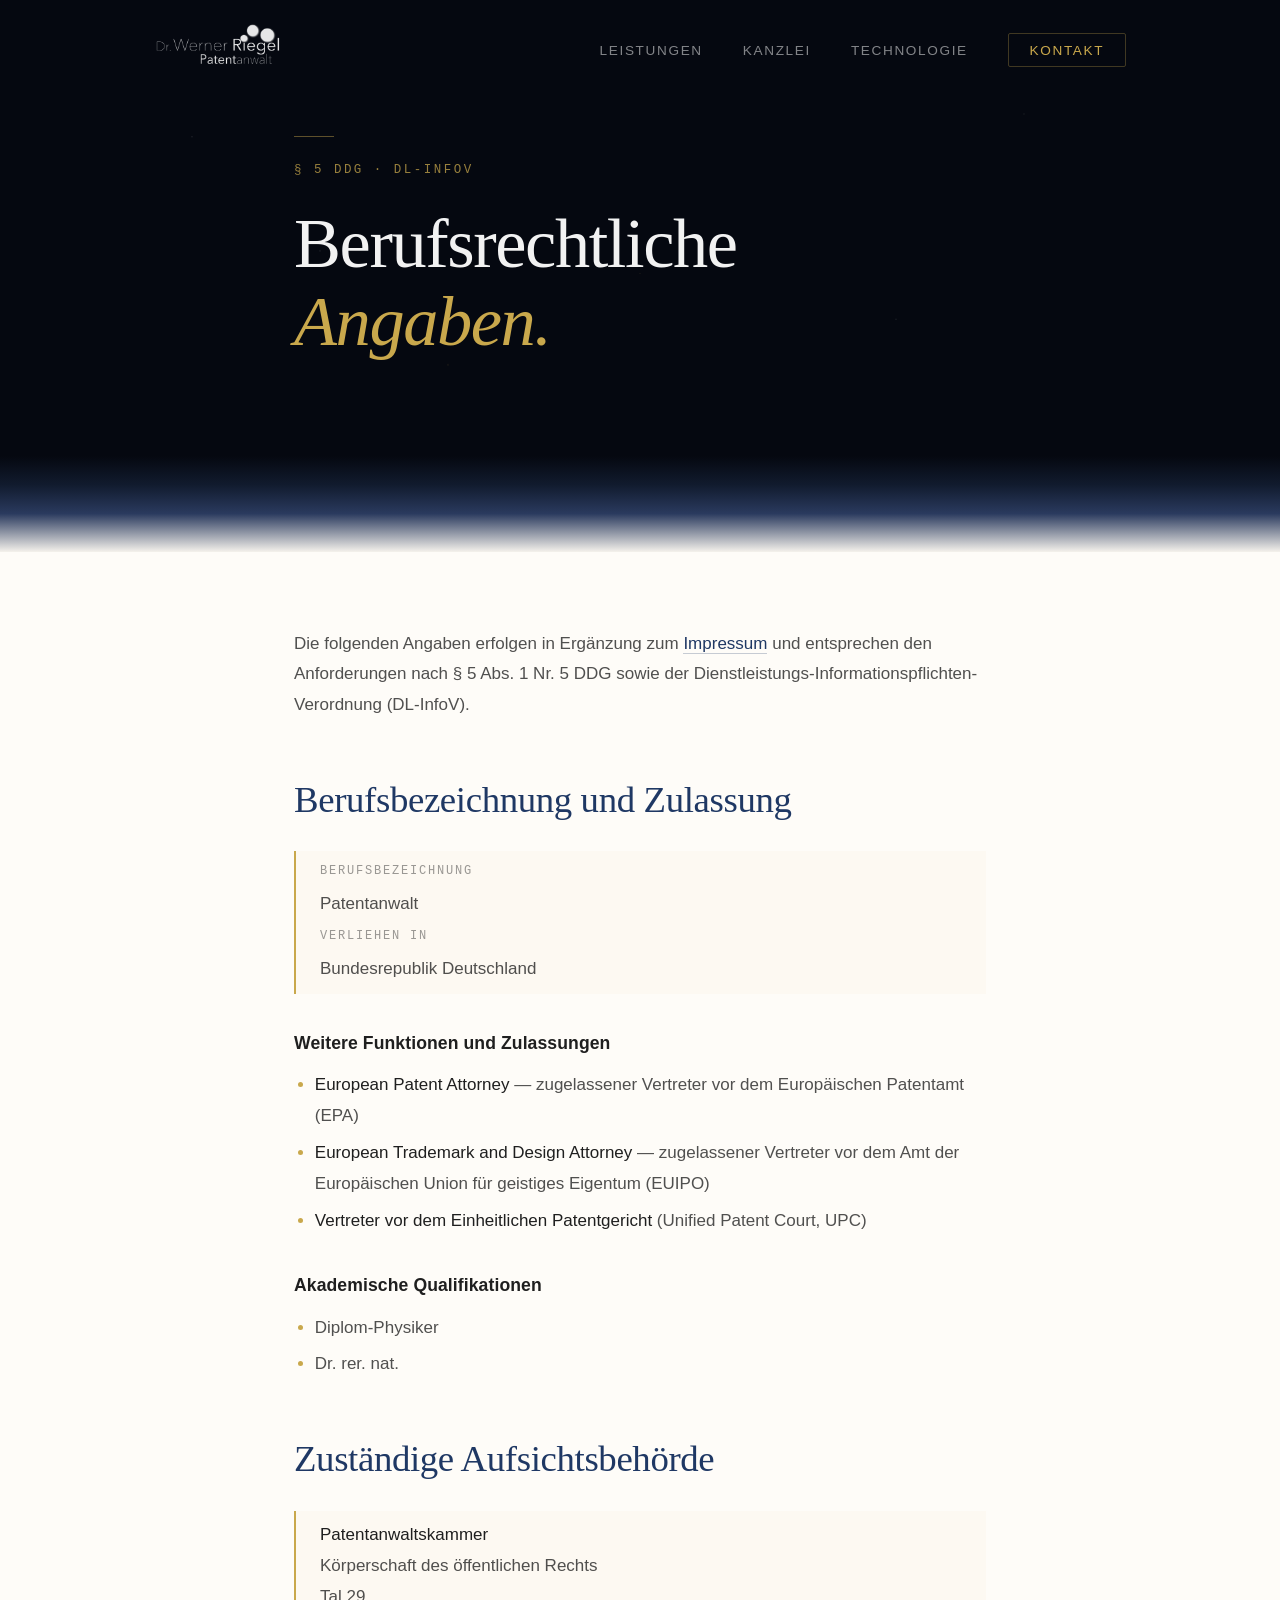
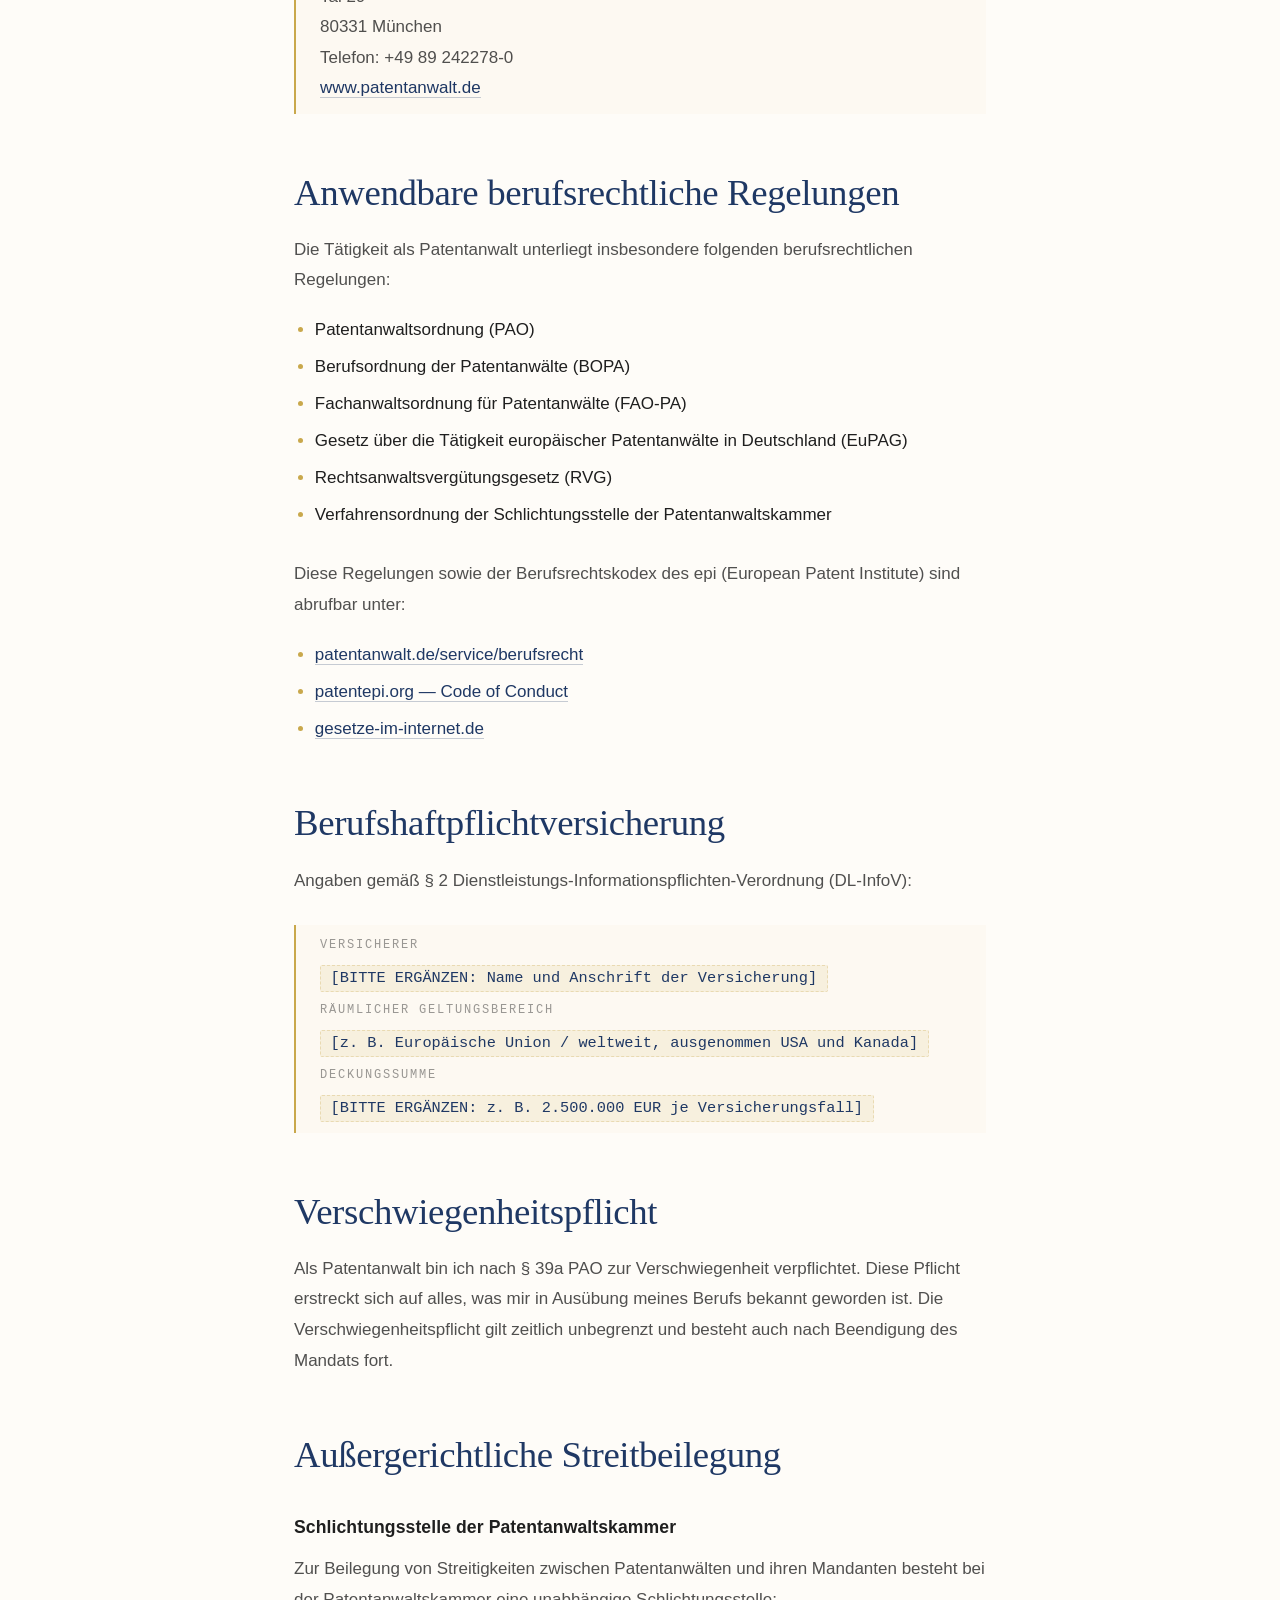
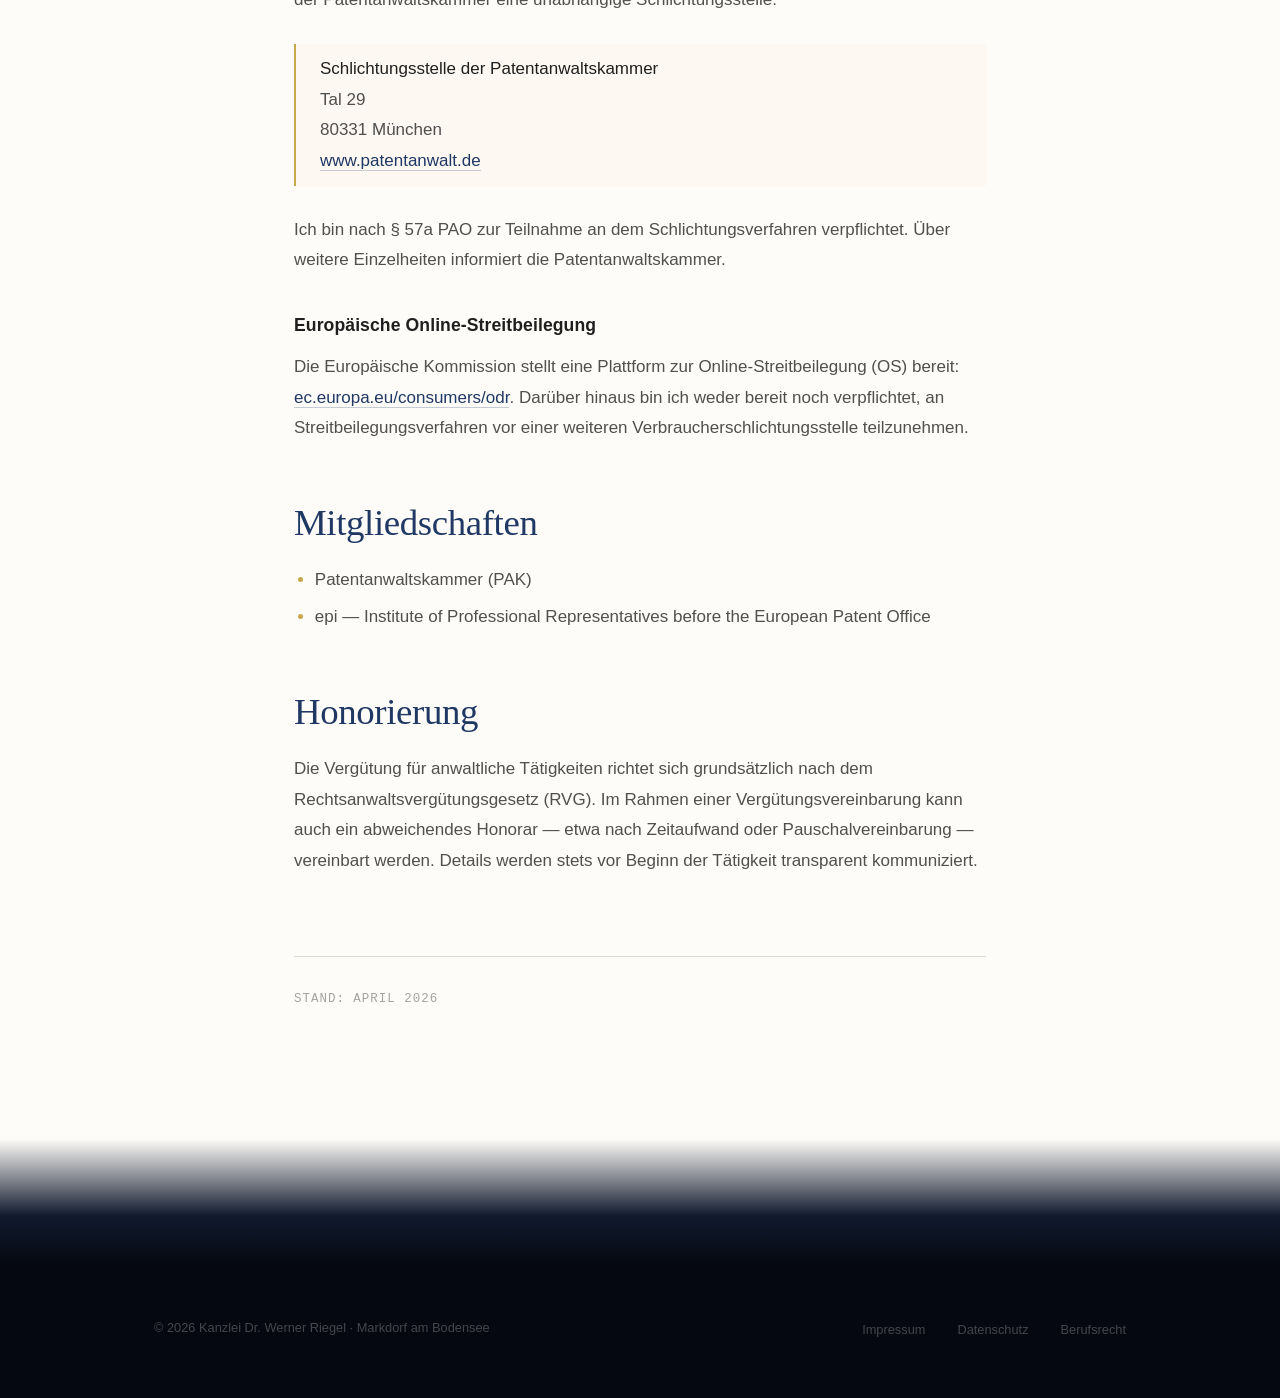
==== berufsrecht.html @ f88ad8bb "Add files via upload" ====
<!DOCTYPE html>
<html lang="de">
<head>
  <meta charset="UTF-8" />
  <meta name="viewport" content="width=device-width, initial-scale=1.0" />
  <title>Berufsrechtliche Angaben — Kanzlei Dr. Werner Riegel · Patentanwalt</title>
  <meta name="description" content="Berufsrechtliche Angaben der Kanzlei Dr. Werner Riegel: Berufsbezeichnung, zuständige Kammer, anwendbare Berufsregeln, Berufshaftpflichtversicherung." />
  <meta name="robots" content="index, follow" />
  <link rel="stylesheet" href="fonts.css" />
  <link rel="stylesheet" href="subpage.css" />
</head>
<body>

  <nav class="nav" id="nav">
    <div class="nav-inner">
      <a href="index.html"><img src="logotiff.png" alt="Dr. Werner Riegel" class="nav-logo" /></a>
      <ul class="nav-links" id="navLinks">
        <li><a href="index.html#leistungen">Leistungen</a></li>
        <li><a href="index.html#kanzlei">Kanzlei</a></li>
        <li><a href="index.html#technologie">Technologie</a></li>
        <li><a href="index.html#kontakt" class="nav-cta-link">Kontakt</a></li>
      </ul>
      <div class="hamburger" onclick="toggleNav()"><span></span><span></span><span></span></div>
    </div>
  </nav>

  <section class="page-hero">
    <div class="page-hero-inner">
      <div class="page-eyebrow">§ 5 DDG · DL-InfoV</div>
      <h1 class="page-title">Berufsrechtliche<br /><em>Angaben.</em></h1>
    </div>
  </section>

  <div class="hero-transition"></div>

  <section class="page-content">
    <div class="container">

      <p>Die folgenden Angaben erfolgen in Ergänzung zum <a href="impressum.html">Impressum</a> und entsprechen den Anforderungen nach § 5 Abs. 1 Nr. 5 DDG sowie der Dienstleistungs-Informationspflichten-Verordnung (DL-InfoV).</p>

      <h2>Berufsbezeichnung und Zulassung</h2>
      <div class="info-block">
        <p><span class="info-label">Berufsbezeichnung</span>
        Patentanwalt</p>
        <p><span class="info-label">Verliehen in</span>
        Bundesrepublik Deutschland</p>
      </div>

      <h3>Weitere Funktionen und Zulassungen</h3>
      <ul>
        <li><strong>European Patent Attorney</strong> — zugelassener Vertreter vor dem Europäischen Patentamt (EPA)</li>
        <li><strong>European Trademark and Design Attorney</strong> — zugelassener Vertreter vor dem Amt der Europäischen Union für geistiges Eigentum (EUIPO)</li>
        <li><strong>Vertreter vor dem Einheitlichen Patentgericht</strong> (Unified Patent Court, UPC)</li>
      </ul>

      <h3>Akademische Qualifikationen</h3>
      <ul>
        <li>Diplom-Physiker</li>
        <li>Dr. rer. nat.</li>
      </ul>

      <h2>Zuständige Aufsichtsbehörde</h2>
      <div class="info-block">
        <p><strong>Patentanwaltskammer</strong><br />
        Körperschaft des öffentlichen Rechts<br />
        Tal 29<br />
        80331 München<br />
        Telefon: +49 89 242278‑0<br />
        <a href="https://www.patentanwalt.de" target="_blank" rel="noopener">www.patentanwalt.de</a></p>
      </div>

      <h2>Anwendbare berufsrechtliche Regelungen</h2>
      <p>Die Tätigkeit als Patentanwalt unterliegt insbesondere folgenden berufsrechtlichen Regelungen:</p>
      <ul>
        <li><strong>Patentanwaltsordnung (PAO)</strong></li>
        <li><strong>Berufsordnung der Patentanwälte (BOPA)</strong></li>
        <li><strong>Fachanwaltsordnung für Patentanwälte (FAO-PA)</strong></li>
        <li><strong>Gesetz über die Tätigkeit europäischer Patentanwälte in Deutschland (EuPAG)</strong></li>
        <li><strong>Rechtsanwaltsvergütungsgesetz (RVG)</strong></li>
        <li><strong>Verfahrensordnung der Schlichtungsstelle der Patentanwaltskammer</strong></li>
      </ul>
      <p>Diese Regelungen sowie der Berufsrechtskodex des epi (European Patent Institute) sind abrufbar unter:</p>
      <ul>
        <li><a href="https://www.patentanwalt.de/de/service/berufsrecht" target="_blank" rel="noopener">patentanwalt.de/service/berufsrecht</a></li>
        <li><a href="https://patentepi.org/en/epi/code-of-conduct.html" target="_blank" rel="noopener">patentepi.org — Code of Conduct</a></li>
        <li><a href="https://www.gesetze-im-internet.de" target="_blank" rel="noopener">gesetze-im-internet.de</a></li>
      </ul>

      <h2>Berufshaftpflichtversicherung</h2>
      <p>Angaben gemäß § 2 Dienstleistungs-Informationspflichten-Verordnung (DL-InfoV):</p>
      <div class="info-block">
        <p><span class="info-label">Versicherer</span>
        <span class="placeholder">[BITTE ERGÄNZEN: Name und Anschrift der Versicherung]</span></p>
        <p><span class="info-label">Räumlicher Geltungsbereich</span>
        <span class="placeholder">[z. B. Europäische Union / weltweit, ausgenommen USA und Kanada]</span></p>
        <p><span class="info-label">Deckungssumme</span>
        <span class="placeholder">[BITTE ERGÄNZEN: z. B. 2.500.000 EUR je Versicherungsfall]</span></p>
      </div>

      <h2>Verschwiegenheitspflicht</h2>
      <p>Als Patentanwalt bin ich nach § 39a PAO zur Verschwiegenheit verpflichtet. Diese Pflicht erstreckt sich auf alles, was mir in Ausübung meines Berufs bekannt geworden ist. Die Verschwiegenheitspflicht gilt zeitlich unbegrenzt und besteht auch nach Beendigung des Mandats fort.</p>

      <h2>Außergerichtliche Streitbeilegung</h2>
      <h3>Schlichtungsstelle der Patentanwaltskammer</h3>
      <p>Zur Beilegung von Streitigkeiten zwischen Patentanwälten und ihren Mandanten besteht bei der Patentanwaltskammer eine unabhängige Schlichtungsstelle:</p>
      <div class="info-block">
        <p><strong>Schlichtungsstelle der Patentanwaltskammer</strong><br />
        Tal 29<br />
        80331 München<br />
        <a href="https://www.patentanwalt.de" target="_blank" rel="noopener">www.patentanwalt.de</a></p>
      </div>
      <p>Ich bin nach § 57a PAO zur Teilnahme an dem Schlichtungsverfahren verpflichtet. Über weitere Einzelheiten informiert die Patentanwaltskammer.</p>

      <h3>Europäische Online-Streitbeilegung</h3>
      <p>Die Europäische Kommission stellt eine Plattform zur Online-Streitbeilegung (OS) bereit:
      <a href="https://ec.europa.eu/consumers/odr" target="_blank" rel="noopener">ec.europa.eu/consumers/odr</a>.
      Darüber hinaus bin ich weder bereit noch verpflichtet, an Streitbeilegungsverfahren vor einer weiteren Verbraucherschlichtungsstelle teilzunehmen.</p>

      <h2>Mitgliedschaften</h2>
      <ul>
        <li>Patentanwaltskammer (PAK)</li>
        <li>epi — Institute of Professional Representatives before the European Patent Office</li>
      </ul>

      <h2>Honorierung</h2>
      <p>Die Vergütung für anwaltliche Tätigkeiten richtet sich grundsätzlich nach dem Rechtsanwaltsvergütungsgesetz (RVG). Im Rahmen einer Vergütungsvereinbarung kann auch ein abweichendes Honorar — etwa nach Zeitaufwand oder Pauschalvereinbarung — vereinbart werden. Details werden stets vor Beginn der Tätigkeit transparent kommuniziert.</p>

      <div class="last-updated">Stand: April 2026</div>

    </div>
  </section>

  <div class="footer-transition"></div>

  <footer>
    <div class="footer-inner">
      <div class="footer-copy">&copy; 2026 Kanzlei Dr. Werner Riegel · Markdorf am Bodensee</div>
      <ul class="footer-links">
        <li><a href="impressum.html">Impressum</a></li>
        <li><a href="datenschutz.html">Datenschutz</a></li>
        <li><a href="berufsrecht.html">Berufsrecht</a></li>
      </ul>
    </div>
  </footer>

  <script>
    const nav = document.getElementById('nav');
    const lightSection = document.querySelector('.page-content');
    function updateNav() {
      nav.classList.toggle('scrolled', scrollY > 60);
      const nr = nav.getBoundingClientRect();
      const r = lightSection.getBoundingClientRect();
      const over = r.top < nr.bottom && r.bottom > nr.top;
      nav.classList.toggle('light', over);
    }
    window.addEventListener('scroll', updateNav, { passive: true });
    function toggleNav() { document.getElementById('navLinks').classList.toggle('open'); }
    document.querySelectorAll('.nav-links a').forEach(a =>
      a.addEventListener('click', () => document.getElementById('navLinks').classList.remove('open'))
    );
  </script>

</body>
</html>
---- fonts.css ----
/* ═══════════════════════════════════════
   SELF-HOSTED FONTS (SIL Open Font License 1.1)
   — Cormorant Garamond © Christian Thalmann
   — Outfit © The Outfit Project Authors
   — JetBrains Mono © JetBrains s.r.o.
   Alle frei verwendbar, auch kommerziell.
═══════════════════════════════════════ */

/* ═══ CORMORANT GARAMOND ═══ */
/* latin-ext */
@font-face {
  font-family: 'Cormorant Garamond';
  font-style: normal;
  font-weight: 400 500;
  font-display: swap;
  src: url('fonts/cormorant-garamond-400-normal-latin-ext.woff2') format('woff2');
  unicode-range: U+0100-02BA, U+02BD-02C5, U+02C7-02CC, U+02CE-02D7, U+02DD-02FF, U+0304, U+0308, U+0329, U+1D00-1DBF, U+1E00-1E9F, U+1EF2-1EFF, U+2020, U+20A0-20AB, U+20AD-20C0, U+2113, U+2C60-2C7F, U+A720-A7FF;
}
/* latin */
@font-face {
  font-family: 'Cormorant Garamond';
  font-style: normal;
  font-weight: 400 500;
  font-display: swap;
  src: url('fonts/cormorant-garamond-400-normal-latin.woff2') format('woff2');
  unicode-range: U+0000-00FF, U+0131, U+0152-0153, U+02BB-02BC, U+02C6, U+02DA, U+02DC, U+0304, U+0308, U+0329, U+2000-206F, U+2074, U+20AC, U+2122, U+2191, U+2193, U+2212, U+2215, U+FEFF, U+FFFD;
}
/* latin-ext italic */
@font-face {
  font-family: 'Cormorant Garamond';
  font-style: italic;
  font-weight: 400;
  font-display: swap;
  src: url('fonts/cormorant-garamond-400-italic-latin-ext.woff2') format('woff2');
  unicode-range: U+0100-02BA, U+02BD-02C5, U+02C7-02CC, U+02CE-02D7, U+02DD-02FF, U+0304, U+0308, U+0329, U+1D00-1DBF, U+1E00-1E9F, U+1EF2-1EFF, U+2020, U+20A0-20AB, U+20AD-20C0, U+2113, U+2C60-2C7F, U+A720-A7FF;
}
/* latin italic */
@font-face {
  font-family: 'Cormorant Garamond';
  font-style: italic;
  font-weight: 400;
  font-display: swap;
  src: url('fonts/cormorant-garamond-400-italic-latin.woff2') format('woff2');
  unicode-range: U+0000-00FF, U+0131, U+0152-0153, U+02BB-02BC, U+02C6, U+02DA, U+02DC, U+0304, U+0308, U+0329, U+2000-206F, U+2074, U+20AC, U+2122, U+2191, U+2193, U+2212, U+2215, U+FEFF, U+FFFD;
}

/* ═══ OUTFIT (variable font – covers 300/400/500/600) ═══ */
/* latin-ext */
@font-face {
  font-family: 'Outfit';
  font-style: normal;
  font-weight: 300 600;
  font-display: swap;
  src: url('fonts/outfit-300-normal-latin-ext.woff2') format('woff2');
  unicode-range: U+0100-02BA, U+02BD-02C5, U+02C7-02CC, U+02CE-02D7, U+02DD-02FF, U+0304, U+0308, U+0329, U+1D00-1DBF, U+1E00-1E9F, U+1EF2-1EFF, U+2020, U+20A0-20AB, U+20AD-20C0, U+2113, U+2C60-2C7F, U+A720-A7FF;
}
/* latin */
@font-face {
  font-family: 'Outfit';
  font-style: normal;
  font-weight: 300 600;
  font-display: swap;
  src: url('fonts/outfit-300-normal-latin.woff2') format('woff2');
  unicode-range: U+0000-00FF, U+0131, U+0152-0153, U+02BB-02BC, U+02C6, U+02DA, U+02DC, U+0304, U+0308, U+0329, U+2000-206F, U+2074, U+20AC, U+2122, U+2191, U+2193, U+2212, U+2215, U+FEFF, U+FFFD;
}

/* ═══ JETBRAINS MONO ═══ */
/* latin-ext */
@font-face {
  font-family: 'JetBrains Mono';
  font-style: normal;
  font-weight: 400;
  font-display: swap;
  src: url('fonts/jetbrains-mono-400-normal-latin-ext.woff2') format('woff2');
  unicode-range: U+0100-02BA, U+02BD-02C5, U+02C7-02CC, U+02CE-02D7, U+02DD-02FF, U+0304, U+0308, U+0329, U+1D00-1DBF, U+1E00-1E9F, U+1EF2-1EFF, U+2020, U+20A0-20AB, U+20AD-20C0, U+2113, U+2C60-2C7F, U+A720-A7FF;
}
/* latin */
@font-face {
  font-family: 'JetBrains Mono';
  font-style: normal;
  font-weight: 400;
  font-display: swap;
  src: url('fonts/jetbrains-mono-400-normal-latin.woff2') format('woff2');
  unicode-range: U+0000-00FF, U+0131, U+0152-0153, U+02BB-02BC, U+02C6, U+02DA, U+02DC, U+0304, U+0308, U+0329, U+2000-206F, U+2074, U+20AC, U+2122, U+2191, U+2193, U+2212, U+2215, U+FEFF, U+FFFD;
}
---- subpage.css ----
/* ═══════════════════════════════════════
   SUBPAGE STYLES — Kanzlei Riegel-IP
   Consistent with index.html design system
═══════════════════════════════════════ */

*, *::before, *::after { margin: 0; padding: 0; box-sizing: border-box; }

:root {
  --abyss: #050810;
  --deep: #0B1120;
  --dark: #111B2E;
  --navy: #1F3864;
  --slate: #2A4470;
  --gold: #C9A84C;
  --gold-dim: rgba(201,168,76,0.3);
  --cream: #F5F2EC;
  --warm: #FEFCF8;
  --stone: #E0DBD2;
  --text-dark: #1F1F1F;
  --serif: 'Cormorant Garamond', 'Georgia', 'Times New Roman', serif;
  --sans: 'Outfit', -apple-system, BlinkMacSystemFont, sans-serif;
  --mono: 'JetBrains Mono', 'Consolas', 'Menlo', monospace;
  --ease: cubic-bezier(0.16, 1, 0.3, 1);
}

html { scroll-behavior: smooth; -webkit-font-smoothing: antialiased; font-size: 16px; }
body {
  font-family: var(--sans);
  color: var(--text-dark);
  background: var(--warm);
  overflow-x: hidden;
  line-height: 1.7;
  font-weight: 300;
}
::selection { background: var(--gold); color: var(--abyss); }
a { color: inherit; text-decoration: none; }

.container {
  max-width: 820px;
  margin: 0 auto;
  padding: 0 clamp(1.5rem, 5vw, 4rem);
}

/* ── NAV ── */
.nav {
  position: fixed;
  top: 0; left: 0; right: 0;
  z-index: 100;
  padding: 1.5rem 0;
  transition: all 0.6s var(--ease);
}
.nav.scrolled {
  background: rgba(5,8,16,0.88);
  backdrop-filter: blur(30px);
  -webkit-backdrop-filter: blur(30px);
  padding: 0.9rem 0;
}
.nav.scrolled.light {
  background: rgba(254,252,248,0.9);
}
.nav-inner {
  display: flex;
  justify-content: space-between;
  align-items: center;
  max-width: 1100px;
  margin: 0 auto;
  padding: 0 clamp(1.5rem, 5vw, 4rem);
}
.nav-logo {
  height: 42px;
  width: auto;
  filter: brightness(0) invert(1);
  opacity: 0.9;
  transition: all 0.4s;
}
.nav.scrolled .nav-logo { height: 34px; }
.nav.light .nav-logo { filter: none; opacity: 1; }
.nav-links { display: flex; gap: 2.5rem; list-style: none; align-items: center; }
.nav-links a {
  font-size: 0.85rem;
  font-weight: 400;
  letter-spacing: 0.12em;
  text-transform: uppercase;
  color: rgba(255,255,255,0.5);
  transition: color 0.3s;
}
.nav-links a:hover { color: rgba(255,255,255,0.95); }
.nav.light .nav-links a { color: rgba(31,31,31,0.5); }
.nav.light .nav-links a:hover { color: var(--navy); }
.nav-cta-link {
  color: var(--gold) !important;
  border: 1px solid var(--gold-dim);
  padding: 0.55rem 1.3rem;
  border-radius: 2px;
  transition: all 0.3s !important;
}
.nav-cta-link:hover {
  background: var(--gold) !important;
  color: var(--abyss) !important;
}
.nav.light .nav-cta-link {
  color: var(--navy) !important;
  border-color: rgba(31,56,100,0.2);
}
.nav.light .nav-cta-link:hover {
  background: var(--navy) !important;
  color: white !important;
}
.hamburger { display: none; flex-direction: column; gap: 5px; cursor: pointer; z-index: 101; }
.hamburger span { width: 24px; height: 1.5px; background: rgba(255,255,255,0.7); transition: 0.3s; }
.nav.light .hamburger span { background: var(--navy); }

/* ── PAGE HERO (dark with starfield, same as index) ── */
.page-hero {
  background: var(--abyss);
  padding: 10rem 0 6rem;
  position: relative;
  overflow: hidden;
  color: white;
}
.page-hero::before {
  content: ''; position: absolute; inset: 0;
  background:
    radial-gradient(1px 1px at 15% 30%, rgba(255,255,255,0.15), transparent),
    radial-gradient(1px 1px at 50% 60%, rgba(201,168,76,0.12), transparent),
    radial-gradient(1px 1px at 80% 25%, rgba(255,255,255,0.1), transparent),
    radial-gradient(1.5px 1.5px at 35% 80%, rgba(201,168,76,0.1), transparent),
    radial-gradient(1px 1px at 70% 70%, rgba(255,255,255,0.12), transparent),
    radial-gradient(1.5px 1.5px at 25% 55%, rgba(255,255,255,0.08), transparent);
  animation: drift 30s ease-in-out infinite alternate;
}
@keyframes drift { 0% { opacity: 0.6; transform: scale(1); } 100% { opacity: 1; transform: scale(1.05); } }
.page-hero-inner {
  position: relative; z-index: 1;
  max-width: 820px; margin: 0 auto;
  padding: 0 clamp(1.5rem, 5vw, 4rem);
}
.page-hero-inner::before {
  content: ''; position: absolute;
  top: -1.5rem;
  left: clamp(1.5rem, 5vw, 4rem);
  width: 40px; height: 1px;
  background: var(--gold); opacity: 0.45;
}
.page-eyebrow {
  font-family: var(--mono);
  font-size: 0.78rem;
  letter-spacing: 0.2em;
  text-transform: uppercase;
  color: var(--gold);
  opacity: 0.75;
  margin-bottom: 1.5rem;
}
.page-title {
  font-family: var(--serif);
  font-size: clamp(2.8rem, 5.5vw, 4.5rem);
  font-weight: 400;
  line-height: 1.1;
  letter-spacing: -0.02em;
  color: rgba(255,255,255,0.95);
}
.page-title em { font-style: italic; color: var(--gold); }

/* ── TRANSITION: dark → cream (enter content) ── */
.hero-transition {
  height: clamp(3rem, 8vw, 6rem);
  background: linear-gradient(180deg, var(--abyss) 0%, var(--dark) 30%, #2A3A5E 60%, var(--cream) 100%);
}

/* ── CONTENT ── */
.page-content {
  padding: clamp(3rem, 6vw, 5rem) 0 clamp(5rem, 10vw, 8rem);
  background: var(--warm);
}
.page-content h2 {
  font-family: var(--serif);
  font-size: clamp(1.8rem, 3vw, 2.3rem);
  font-weight: 400;
  color: var(--navy);
  margin: 3.5rem 0 1.2rem;
  letter-spacing: -0.01em;
  line-height: 1.25;
}
.page-content h2:first-child { margin-top: 0; }
.page-content h3 {
  font-family: var(--sans);
  font-size: 1.1rem;
  font-weight: 600;
  color: var(--text-dark);
  margin: 2.2rem 0 0.7rem;
  letter-spacing: 0.005em;
}
.page-content p {
  font-size: 1.0625rem;
  font-weight: 300;
  line-height: 1.8;
  color: rgba(31,31,31,0.78);
  margin-bottom: 1.2rem;
}
.page-content strong { font-weight: 500; color: var(--text-dark); }
.page-content a {
  color: var(--navy);
  border-bottom: 1px solid rgba(31,56,100,0.25);
  transition: border-color 0.3s;
}
.page-content a:hover { border-color: var(--navy); }

.page-content ul, .page-content ol {
  margin: 0.6rem 0 1.8rem 1.3rem;
}
.page-content li {
  font-size: 1.0625rem;
  font-weight: 300;
  line-height: 1.8;
  color: rgba(31,31,31,0.78);
  margin-bottom: 0.4rem;
}
.page-content li::marker { color: var(--gold); }

.info-block {
  border-left: 2px solid var(--gold);
  padding: 0.6rem 0 0.6rem 1.5rem;
  margin: 1.8rem 0;
  background: rgba(201,168,76,0.03);
}
.info-block p { margin-bottom: 0.4rem; }
.info-block p:last-child { margin-bottom: 0; }
.info-label {
  font-family: var(--mono);
  font-size: 0.75rem;
  letter-spacing: 0.15em;
  text-transform: uppercase;
  color: rgba(31,31,31,0.45);
  margin-bottom: 0.4rem;
  display: block;
}

.placeholder {
  background: rgba(201,168,76,0.12);
  border: 1px dashed var(--gold-dim);
  padding: 0.2rem 0.6rem;
  font-family: var(--mono);
  font-size: 0.9em;
  color: var(--navy);
  border-radius: 2px;
}

.last-updated {
  font-family: var(--mono);
  font-size: 0.78rem;
  color: rgba(31,31,31,0.4);
  letter-spacing: 0.08em;
  text-transform: uppercase;
  margin-top: 5rem;
  padding-top: 2rem;
  border-top: 1px solid var(--stone);
}

/* ── FOOTER TRANSITION (cream → abyss) ── */
.footer-transition {
  height: clamp(5rem, 10vw, 8rem);
  background: linear-gradient(180deg, var(--warm) 0%, var(--dark) 60%, var(--abyss) 100%);
}

/* ── FOOTER ── */
footer {
  background: var(--abyss);
  padding: 3rem 0 3.5rem;
}
.footer-inner {
  display: flex;
  justify-content: space-between;
  align-items: center;
  flex-wrap: wrap;
  gap: 1rem;
  max-width: 1100px;
  margin: 0 auto;
  padding: 0 clamp(1.5rem, 5vw, 4rem);
}
.footer-copy { font-size: 0.8rem; color: rgba(255,255,255,0.25); }
.footer-links { display: flex; gap: 2rem; list-style: none; }
.footer-links a {
  font-size: 0.8rem;
  color: rgba(255,255,255,0.25);
  transition: color 0.3s;
}
.footer-links a:hover { color: rgba(255,255,255,0.6); }

/* ── RESPONSIVE ── */
@media (max-width: 768px) {
  .nav-links { display: none; }
  .nav-links.open {
    display: flex;
    flex-direction: column;
    position: fixed;
    inset: 0;
    background: rgba(5,8,16,0.97);
    justify-content: center;
    align-items: center;
    gap: 2rem;
    z-index: 100;
  }
  .nav-links.open a { font-size: 1.1rem; color: rgba(255,255,255,0.7) !important; }
  .hamburger { display: flex; }
}
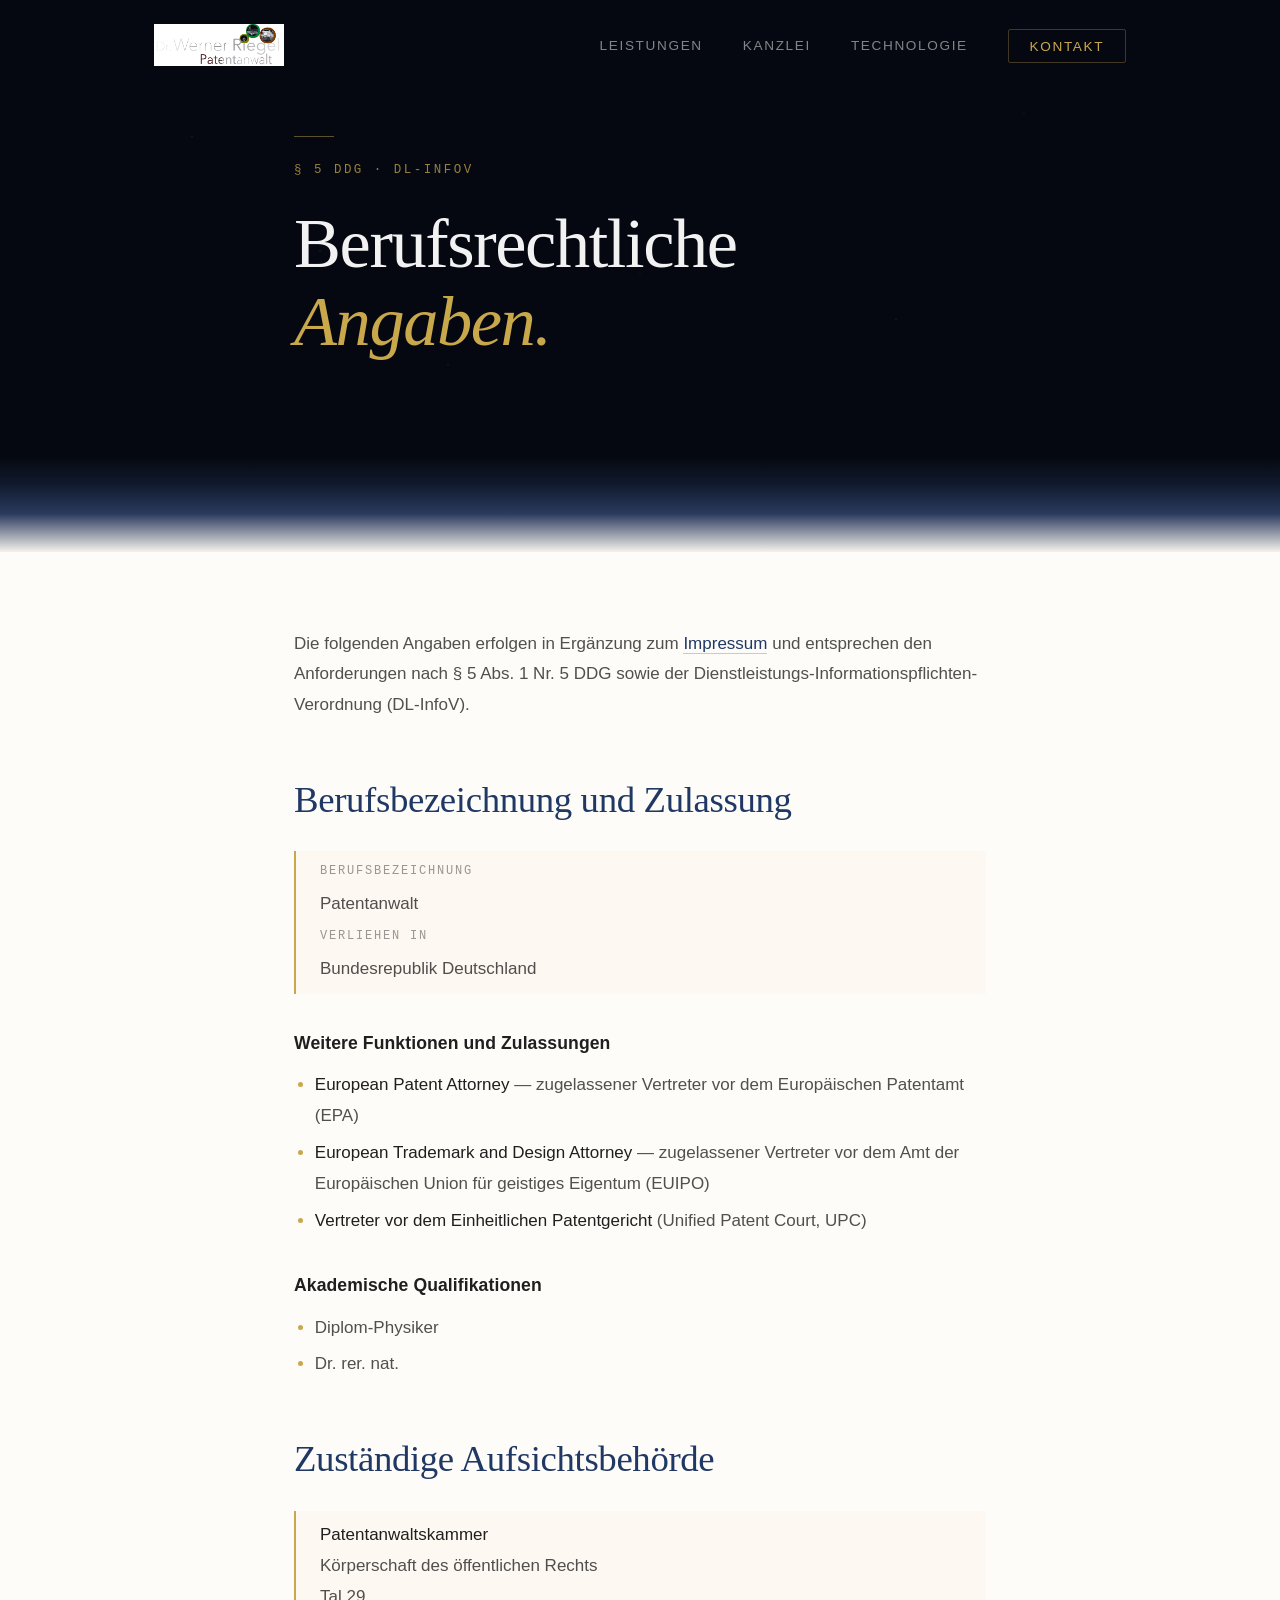
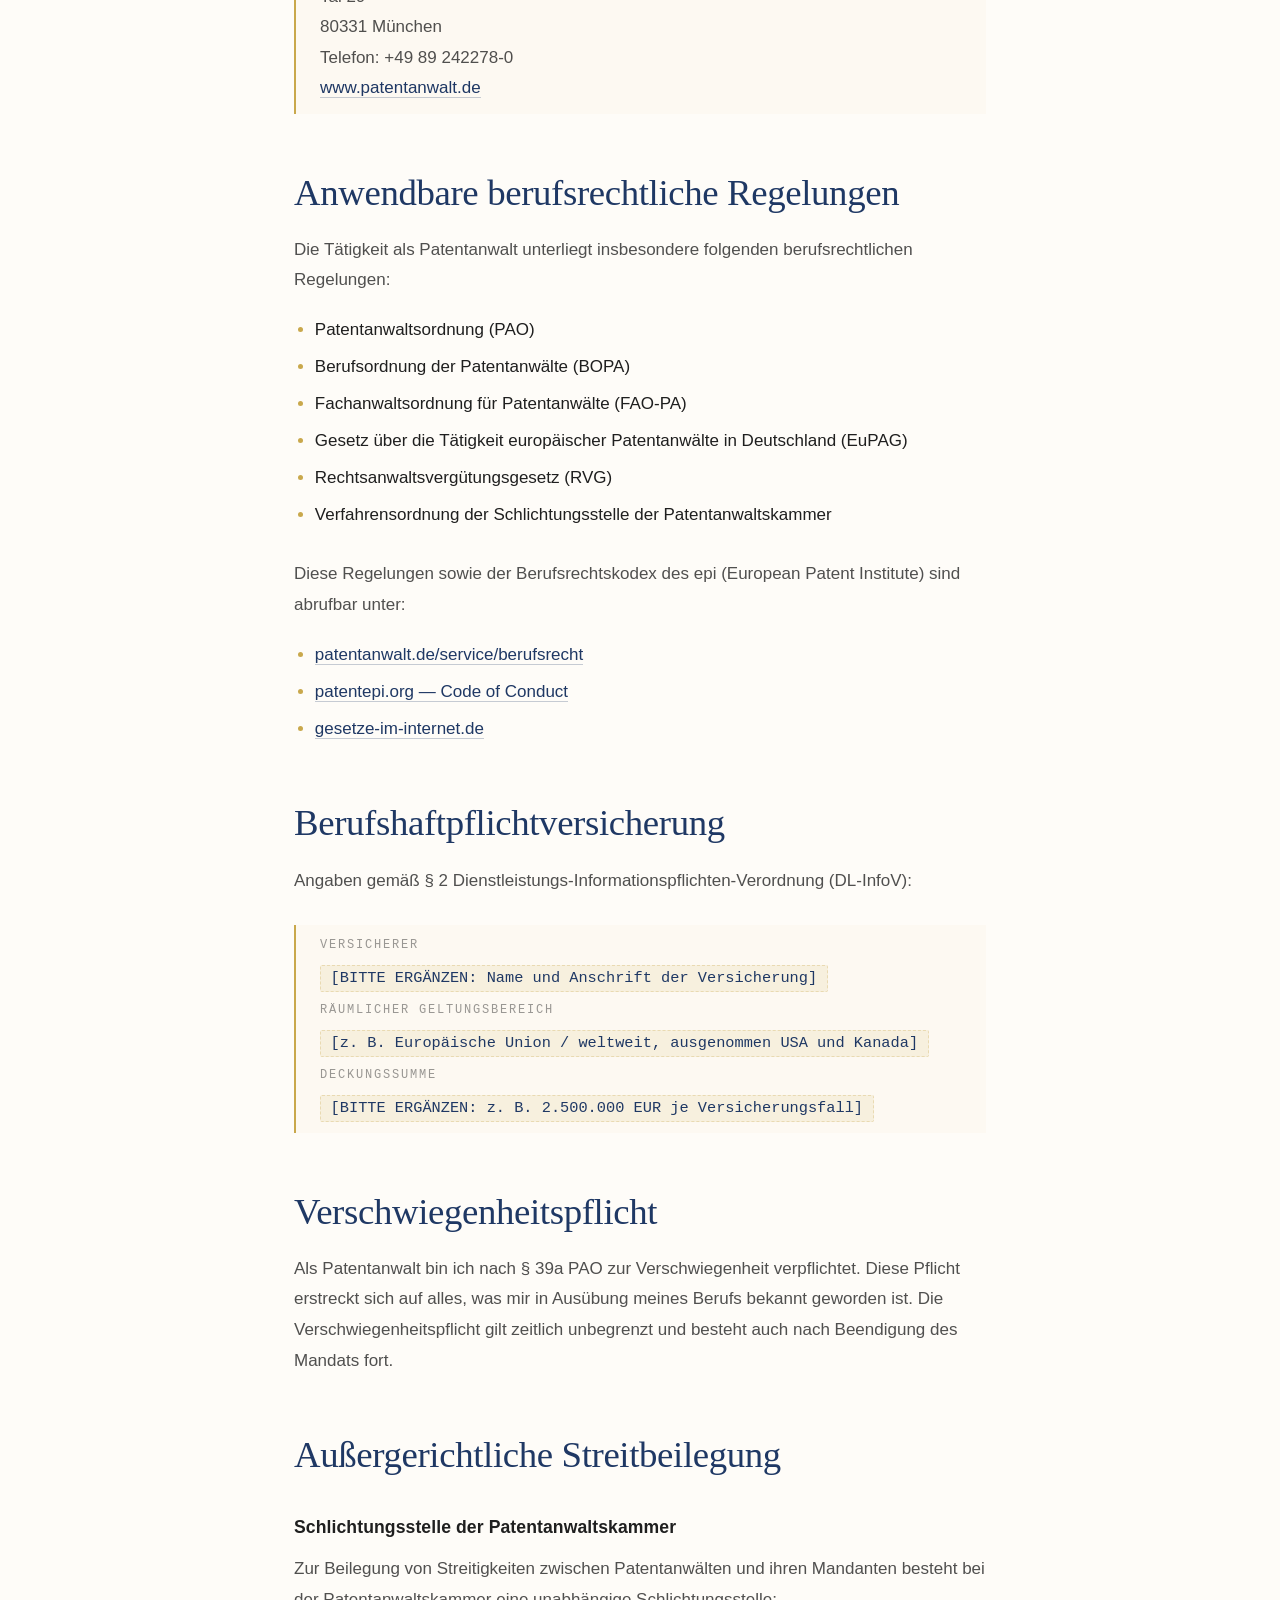
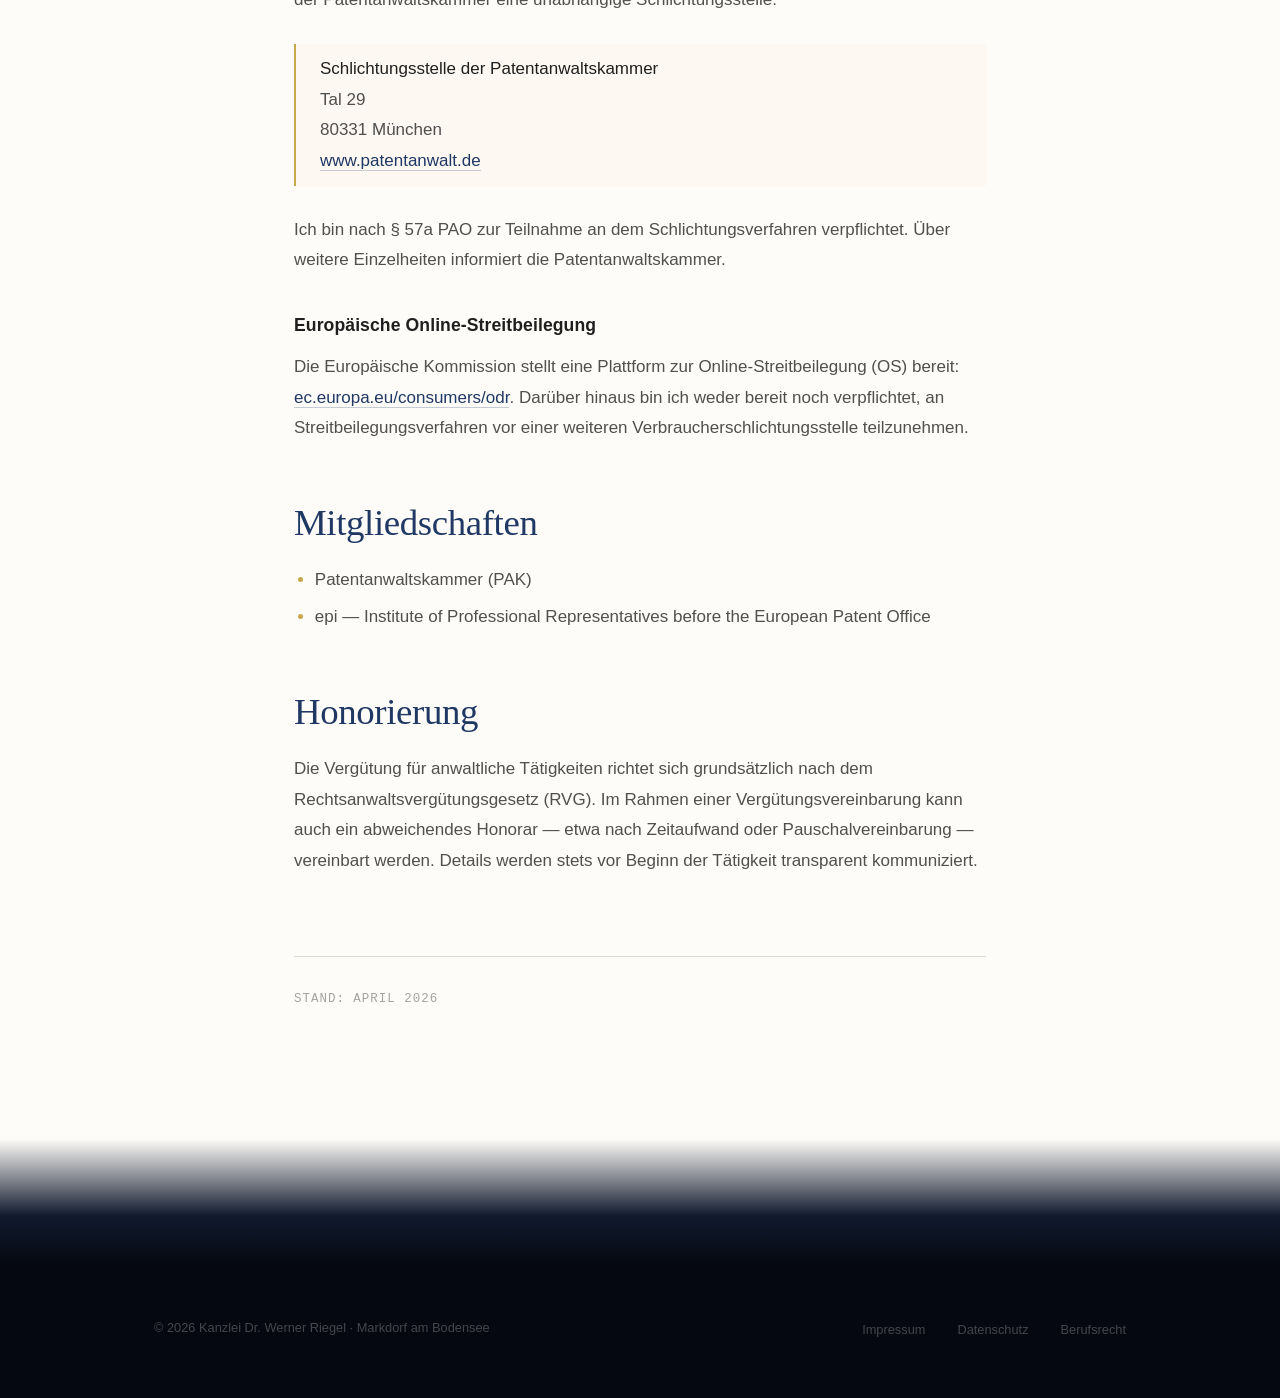
==== commit b0401b79: "Add files via upload" ====
--- a/berufsrecht.html
+++ b/berufsrecht.html
@@ -13,7 +13,10 @@
 
   <nav class="nav" id="nav">
     <div class="nav-inner">
-      <a href="index.html"><img src="logotiff.png" alt="Dr. Werner Riegel" class="nav-logo" /></a>
+      <a href="index.html">
+        <img src="logo-dark.png" alt="Dr. Werner Riegel" class="nav-logo nav-logo-dark" />
+        <img src="logotiff.png" alt="Dr. Werner Riegel" class="nav-logo nav-logo-light" />
+      </a>
       <ul class="nav-links" id="navLinks">
         <li><a href="index.html#leistungen">Leistungen</a></li>
         <li><a href="index.html#kanzlei">Kanzlei</a></li>
--- a/subpage.css
+++ b/subpage.css
@@ -66,15 +66,11 @@
   margin: 0 auto;
   padding: 0 clamp(1.5rem, 5vw, 4rem);
 }
-.nav-logo {
-  height: 42px;
-  width: auto;
-  filter: brightness(0) invert(1);
-  opacity: 0.9;
-  transition: all 0.4s;
-}
+.nav-logo { height: 42px; width: auto; transition: all 0.4s; display: block; }
 .nav.scrolled .nav-logo { height: 34px; }
-.nav.light .nav-logo { filter: none; opacity: 1; }
+.nav-logo-light { display: none; }
+.nav.light .nav-logo-dark { display: none; }
+.nav.light .nav-logo-light { display: block; }
 .nav-links { display: flex; gap: 2.5rem; list-style: none; align-items: center; }
 .nav-links a {
   font-size: 0.85rem;
